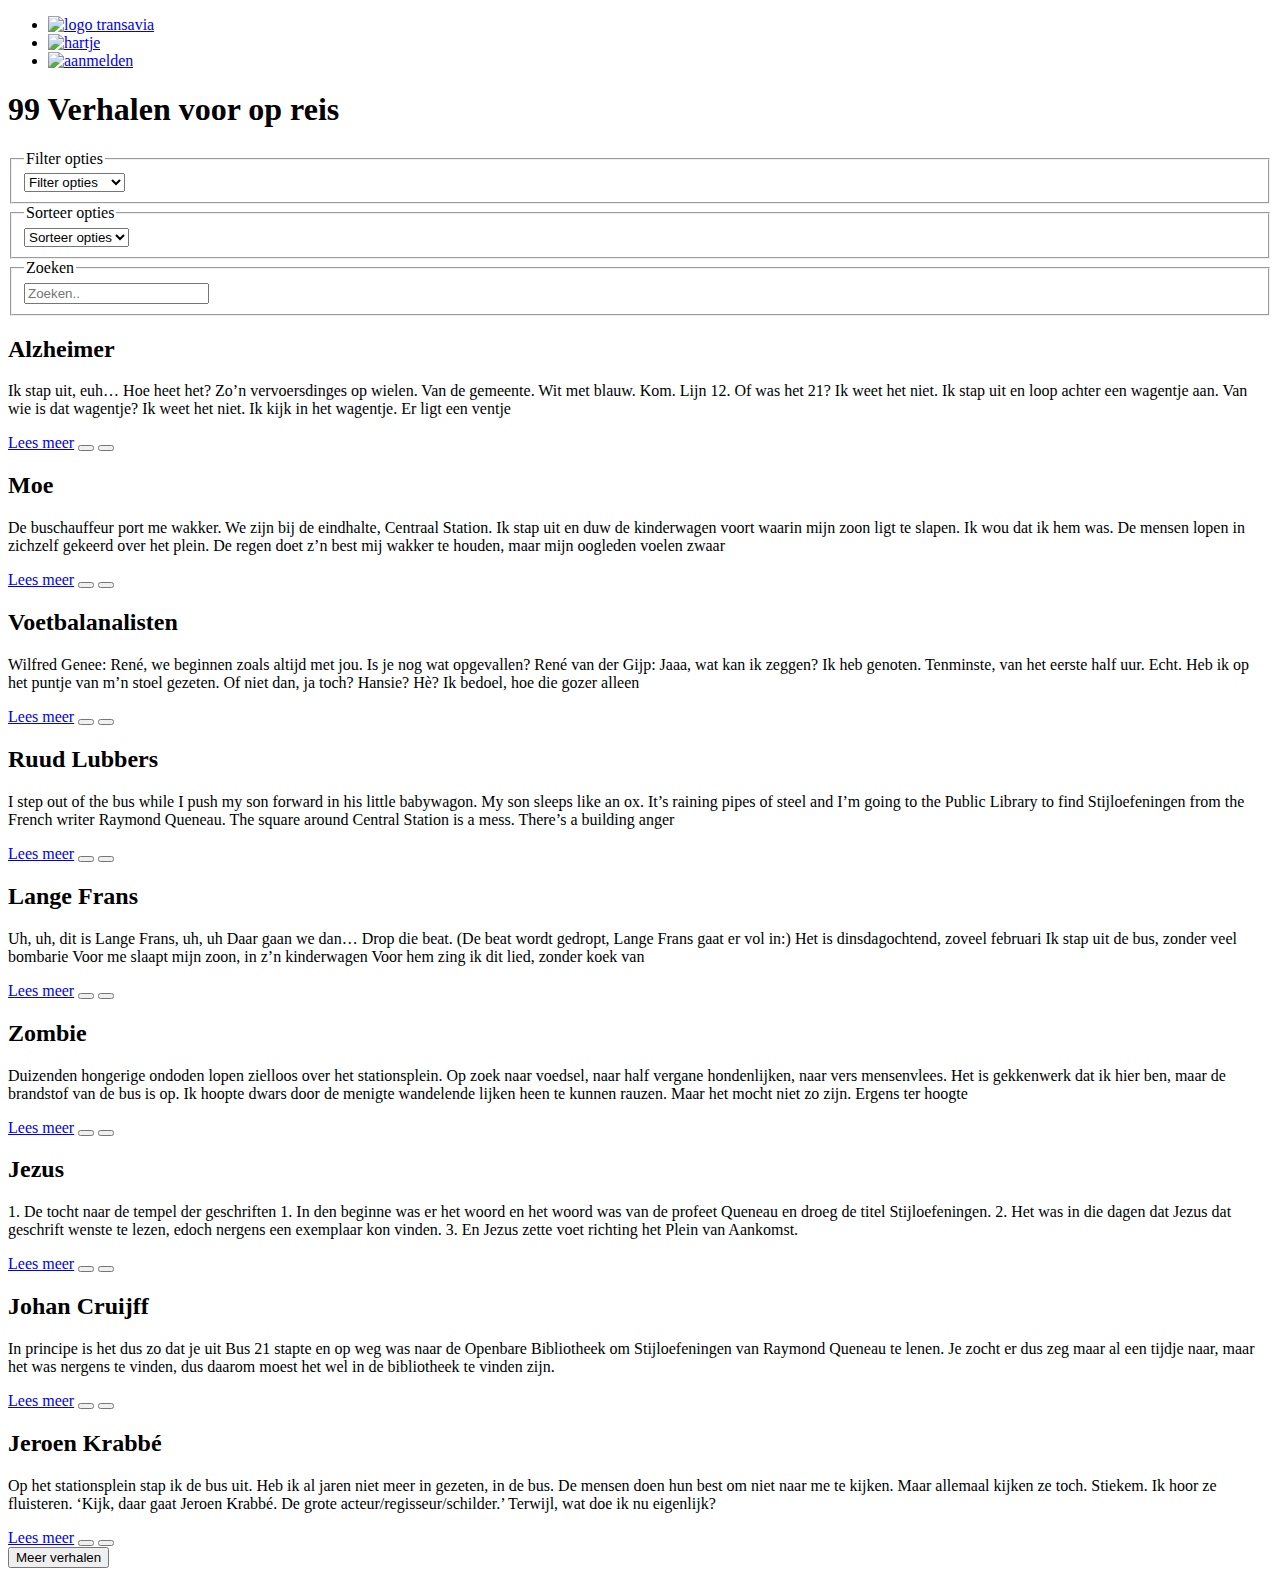
==== index.html @ 72f86923 "Add files via upload" ====
<!DOCTYPE html>
<html lang="nl">
	
	<head>
		<title>Transavia 99 verhalen</title>
		<link rel="stylesheet" href="styles/style.css" type="text/css">
		<meta charset="utf-8">	
		<meta name="viewport" content="width=device-width, initial-scale=1.0">
	</head>
	
	<body>
		<header>
			<nav>
				<ul>
					<li><a href="index.html"><img src="images/transavia2.png" alt="logo transavia"></a></li>
					<li><a href="favorietenlijst.html"><img src="images/hartje.png" alt="hartje"></a></li>
					<li><a href="login.html"><img src="images/aanmelden.png" alt="aanmelden"></a></li>
				</ul>
			</nav>
		</header>
		
		<section>
			<h1>99 Verhalen voor op reis</h1>
		</section>
		<aside>
			<form>
				<fieldset>
					<legend>Filter opties</legend>
					<select>
						<option value>Filter opties</option>
						<option value="1">Tijd / Plaats</option>
						<option value="2">Perspectief</option>
						<option value="3">Vreemde taal</option>
					</select>
				</fieldset>
			</form>	
			<form>
				<fieldset>
					<legend>Sorteer opties</legend>
					<select>
						<option value>Sorteer opties</option>
						<option value="1">A tot Z</option>
						<option value="2">Z tot A</option>
						<option value="3">Populiariteit</option>
					</select>
				</fieldset>
			</form>
		</aside>
		
		<section>
			<form>
				<fieldset>
					<legend>Zoeken</legend>
					<input type="text" name="search" placeholder="Zoeken..">
				</fieldset>
			</form>
		</section>
		
		<main>

			<article>
				<header>
					<h2>Alzheimer</h2>
				</header>
				<p>Ik stap uit, euh… Hoe heet het? Zo’n vervoersdinges op wielen. Van de gemeente. Wit met blauw. Kom. Lijn 12. Of was het 21? Ik weet het niet. 
				Ik stap uit en loop achter een wagentje aan. Van wie is dat wagentje? Ik weet het niet. Ik kijk in het wagentje. Er ligt een ventje</p>
				<footer>
					<a href="alzheimer.html">Lees meer</a>
					<button class="download"></button>
					<button class="heartButton"></button>	
				</footer>
			</article>
		
			<article>
				<header>
					<h2>Moe</h2>
				</header>
				<p>De buschauffeur port me wakker. We zijn bij de eindhalte, Centraal Station. Ik stap uit en duw de kinderwagen voort waarin mijn zoon ligt te slapen. 
				Ik wou dat ik hem was. De mensen lopen in zichzelf gekeerd over het plein. De regen doet z’n best mij wakker te houden, maar mijn oogleden voelen zwaar</p>
				<footer>
					<a href="moe.html">Lees meer</a>
					<button class="download"></button>
					<button class="heartButton"></button>
				</footer>
			</article>

			<article>
				<header>
					<h2>Voetbalanalisten</h2>
				</header>
				<p>Wilfred Genee: René, we beginnen zoals altijd met jou. Is je nog wat opgevallen? René van der Gijp: Jaaa, wat kan ik zeggen? Ik heb genoten. 
				Tenminste, van het eerste half uur. Echt. Heb ik op het puntje van m’n stoel gezeten. Of niet dan, ja toch? Hansie? Hè? Ik bedoel, hoe die gozer alleen</p>
				<footer>
					<a href="voetbalanalisten.html">Lees meer</a>
					<button class="download"></button>
					<button class="heartButton"></button>
				</footer>
			</article>
			
			<article>
				<header>
					<h2>Ruud Lubbers</h2>
				</header>
				<p>I step out of the bus while I push my son forward in his little babywagon. My son sleeps like an ox. 
				It’s raining pipes of steel and I’m going to the Public Library to find Stijloefeningen from the French writer Raymond Queneau. 
				The square around Central Station is a mess. There’s a building anger</p>
				<footer>
					<a href="#">Lees meer</a>
					<button class="download"></button>
					<button class="heartButton"></button>
				</footer>
			</article>
				
			<article>
				<header>
					<h2>Lange Frans</h2>
				</header>
				<p>Uh, uh, dit is Lange Frans, uh, uh Daar gaan we dan… Drop die beat. (De beat wordt gedropt, Lange Frans gaat er vol in:) 
				Het is dinsdagochtend, zoveel februari Ik stap uit de bus, zonder veel bombarie Voor me slaapt mijn zoon, in z’n kinderwagen Voor hem zing ik dit lied, zonder koek van</p>
				<footer>
					<a href="#">Lees meer</a>
					<button class="download"></button>
					<button class="heartButton"></button>
				</footer>
			</article>
				
			<article>
				<header>
					<h2>Zombie</h2>
				</header>
				<p>Duizenden hongerige ondoden lopen zielloos over het stationsplein. Op zoek naar voedsel, naar half vergane hondenlijken, naar vers mensenvlees. 
				Het is gekkenwerk dat ik hier ben, maar de brandstof van de bus is op. Ik hoopte dwars door de menigte wandelende lijken heen te kunnen rauzen. Maar het mocht niet zo zijn. Ergens ter hoogte</p>
				<footer>
					<a href="#">Lees meer</a>
					<button class="download"></button>
					<button class="heartButton"></button>
				</footer>
			</article>
				
			<article class="extra">
				<header>
					<h2>Jezus</h2>
				</header>
				<p>1. De tocht naar de tempel der geschriften
				1. In den beginne was er het woord en het woord was van de profeet Queneau en droeg de titel Stijloefeningen. 
				2. Het was in die dagen dat Jezus dat geschrift wenste te lezen, edoch nergens een exemplaar kon vinden. 3. En Jezus zette voet richting het Plein van Aankomst.</p>
				<footer>
					<a href="#">Lees meer</a>
					<button class="download"></button>
					<button class="heartButton"></button>
				</footer>
			</article>
			
			<article class="extra">
				<header>
					<h2>Johan Cruijff</h2>
				</header>
				<p>In principe is het dus zo dat je uit Bus 21 stapte en op weg was naar de Openbare Bibliotheek om Stijloefeningen van Raymond Queneau te lenen. 
				Je zocht er dus zeg maar al een tijdje naar, maar het was nergens te vinden, dus daarom moest het wel in de bibliotheek te vinden zijn.</p>
				<footer>
					<a href="#">Lees meer</a>
					<button class="download"></button>
					<button class="heartButton"></button>
				</footer>
			</article>
			
			<article class="extra">
				<header>
					<h2>Jeroen Krabbé</h2>
				</header>
				<p>Op het stationsplein stap ik de bus uit. Heb ik al jaren niet meer in gezeten, in de bus. De mensen doen hun best om niet naar me te kijken. Maar allemaal kijken ze toch. Stiekem. 
				Ik hoor ze fluisteren. ‘Kijk, daar gaat Jeroen Krabbé. De grote acteur/regisseur/schilder.’ Terwijl, wat doe ik nu eigenlijk?</p>
				<footer>
					<a href="#">Lees meer</a>
					<button class="download"></button>
					<button class="heartButton"></button>
				</footer>
			</article>
		</main>
		
		<section>
				<button>Meer verhalen</button>
		</section>
		
		<script src="js/functies.js"></script>
	</body>

</html>
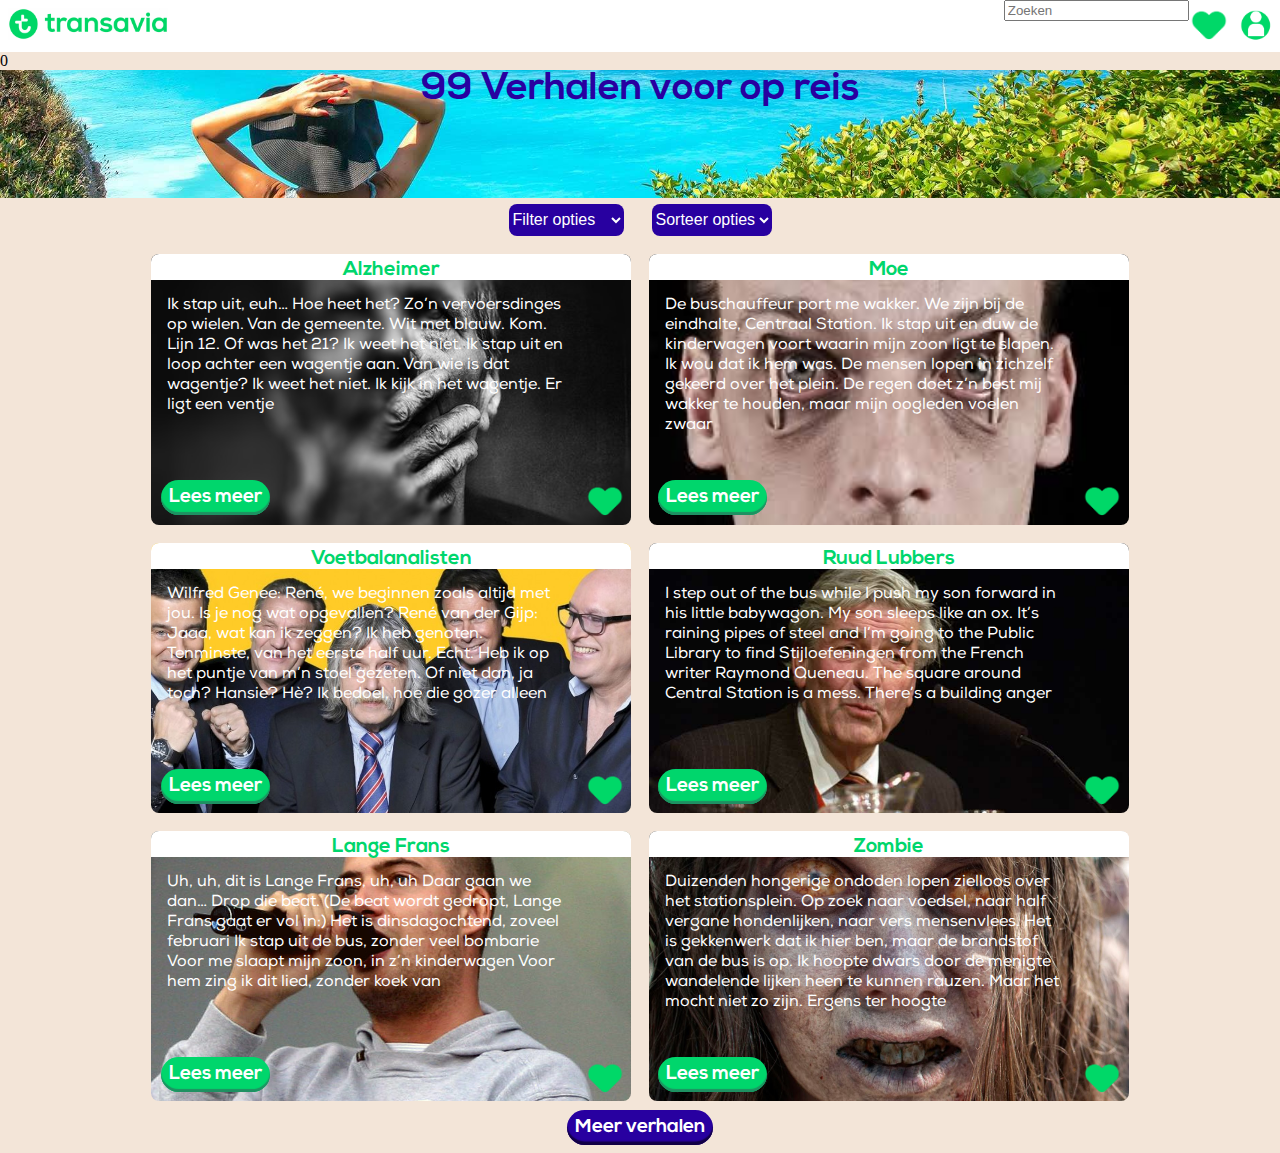
==== commit c8ba6d96: "Add files via upload" ====
--- a/index.html
+++ b/index.html
@@ -6,6 +6,7 @@
 		<link rel="stylesheet" href="styles/style.css" type="text/css">
 		<meta charset="utf-8">	
 		<meta name="viewport" content="width=device-width, initial-scale=1.0">
+		<script src="https://ajax.googleapis.com/ajax/libs/jquery/3.2.1/jquery.min.js"></script>
 	</head>
 	
 	<body>
@@ -13,20 +14,23 @@
 			<nav>
 				<ul>
 					<li><a href="index.html"><img src="images/transavia2.png" alt="logo transavia"></a></li>
-					<li><a href="favorietenlijst.html"><img src="images/hartje.png" alt="hartje"></a></li>
+					<li><input type="search" placeholder="Zoeken"></li>
+					<li><a href="favorietenlijst.html"><img src="images/hartje.png" id="favorite" alt="hartje"></a></li>
 					<li><a href="login.html"><img src="images/aanmelden.png" alt="aanmelden"></a></li>
 				</ul>
 			</nav>
+			<div id="counter">0</div>
 		</header>
 		
 		<section>
 			<h1>99 Verhalen voor op reis</h1>
 		</section>
+		
 		<aside>
 			<form>
 				<fieldset>
 					<legend>Filter opties</legend>
-					<select>
+					<select id="filter" onchange="filterContent();">
 						<option value>Filter opties</option>
 						<option value="1">Tijd / Plaats</option>
 						<option value="2">Perspectief</option>
@@ -39,26 +43,17 @@
 					<legend>Sorteer opties</legend>
 					<select>
 						<option value>Sorteer opties</option>
-						<option value="1">A tot Z</option>
-						<option value="2">Z tot A</option>
-						<option value="3">Populiariteit</option>
+						<option value="5">A tot Z</option>
+						<option value="6">Z tot A</option>
+						<option value="7">Populiariteit</option>
 					</select>
 				</fieldset>
 			</form>
 		</aside>
 		
-		<section>
-			<form>
-				<fieldset>
-					<legend>Zoeken</legend>
-					<input type="text" name="search" placeholder="Zoeken..">
-				</fieldset>
-			</form>
-		</section>
-		
 		<main>
 
-			<article>
+			<article class="content2">
 				<header>
 					<h2>Alzheimer</h2>
 				</header>
@@ -66,12 +61,11 @@
 				Ik stap uit en loop achter een wagentje aan. Van wie is dat wagentje? Ik weet het niet. Ik kijk in het wagentje. Er ligt een ventje</p>
 				<footer>
 					<a href="alzheimer.html">Lees meer</a>
-					<button class="download"></button>
-					<button class="heartButton"></button>	
+					<button></button>	
 				</footer>
 			</article>
 		
-			<article>
+			<article class="content1">
 				<header>
 					<h2>Moe</h2>
 				</header>
@@ -79,12 +73,11 @@
 				Ik wou dat ik hem was. De mensen lopen in zichzelf gekeerd over het plein. De regen doet z’n best mij wakker te houden, maar mijn oogleden voelen zwaar</p>
 				<footer>
 					<a href="moe.html">Lees meer</a>
-					<button class="download"></button>
-					<button class="heartButton"></button>
+					<button></button>
 				</footer>
 			</article>
 
-			<article>
+			<article class="content2">
 				<header>
 					<h2>Voetbalanalisten</h2>
 				</header>
@@ -92,12 +85,11 @@
 				Tenminste, van het eerste half uur. Echt. Heb ik op het puntje van m’n stoel gezeten. Of niet dan, ja toch? Hansie? Hè? Ik bedoel, hoe die gozer alleen</p>
 				<footer>
 					<a href="voetbalanalisten.html">Lees meer</a>
-					<button class="download"></button>
-					<button class="heartButton"></button>
+					<button></button>
 				</footer>
 			</article>
 			
-			<article>
+			<article class="content3">
 				<header>
 					<h2>Ruud Lubbers</h2>
 				</header>
@@ -106,12 +98,11 @@
 				The square around Central Station is a mess. There’s a building anger</p>
 				<footer>
 					<a href="#">Lees meer</a>
-					<button class="download"></button>
-					<button class="heartButton"></button>
+					<button></button>
 				</footer>
 			</article>
 				
-			<article>
+			<article class="content3">
 				<header>
 					<h2>Lange Frans</h2>
 				</header>
@@ -119,12 +110,11 @@
 				Het is dinsdagochtend, zoveel februari Ik stap uit de bus, zonder veel bombarie Voor me slaapt mijn zoon, in z’n kinderwagen Voor hem zing ik dit lied, zonder koek van</p>
 				<footer>
 					<a href="#">Lees meer</a>
-					<button class="download"></button>
-					<button class="heartButton"></button>
+					<button></button>
 				</footer>
 			</article>
 				
-			<article>
+			<article class="content1">
 				<header>
 					<h2>Zombie</h2>
 				</header>
@@ -132,8 +122,7 @@
 				Het is gekkenwerk dat ik hier ben, maar de brandstof van de bus is op. Ik hoopte dwars door de menigte wandelende lijken heen te kunnen rauzen. Maar het mocht niet zo zijn. Ergens ter hoogte</p>
 				<footer>
 					<a href="#">Lees meer</a>
-					<button class="download"></button>
-					<button class="heartButton"></button>
+					<button></button>
 				</footer>
 			</article>
 				
@@ -146,8 +135,7 @@
 				2. Het was in die dagen dat Jezus dat geschrift wenste te lezen, edoch nergens een exemplaar kon vinden. 3. En Jezus zette voet richting het Plein van Aankomst.</p>
 				<footer>
 					<a href="#">Lees meer</a>
-					<button class="download"></button>
-					<button class="heartButton"></button>
+					<button></button>
 				</footer>
 			</article>
 			
@@ -159,8 +147,7 @@
 				Je zocht er dus zeg maar al een tijdje naar, maar het was nergens te vinden, dus daarom moest het wel in de bibliotheek te vinden zijn.</p>
 				<footer>
 					<a href="#">Lees meer</a>
-					<button class="download"></button>
-					<button class="heartButton"></button>
+					<button></button>
 				</footer>
 			</article>
 			
@@ -172,8 +159,7 @@
 				Ik hoor ze fluisteren. ‘Kijk, daar gaat Jeroen Krabbé. De grote acteur/regisseur/schilder.’ Terwijl, wat doe ik nu eigenlijk?</p>
 				<footer>
 					<a href="#">Lees meer</a>
-					<button class="download"></button>
-					<button class="heartButton"></button>
+					<button></button>
 				</footer>
 			</article>
 		</main>
--- a/styles/style.css
+++ b/styles/style.css
@@ -0,0 +1,392 @@
+@font-face {
+	font-family: NexaRegular;
+	src: url("../webfonts/Nexa-Regular.otf"); 
+}
+
+@font-face {
+	font-family: Nexa Bold;
+	src: url("../webfonts/Nexa-Bold.otf"); 
+}
+
+/*algemene vormgeving*/
+* {
+	box-sizing: border-box;				/* width & height bevatten waarde van padding en border, maar niet van de margin */
+}
+
+body {
+	background-color: #f3e5d8;
+	margin: 0;
+	padding: 0;
+}
+
+/* header content */
+header nav ul {
+	background-color: #fff;
+	margin: 0;
+	display: flex;
+	flex-flow: row;
+	justify-content: space-between;
+}
+
+ul {
+	list-style-type: none;
+} 
+
+li:nth-of-type(2) {
+	margin-left: auto;
+}
+
+img[src="images/transavia2.png"] {				/* Transavia logo */
+	width: 10em;
+	height: 2em;
+	margin-top: .5em;
+	margin-left: -2em;
+	margin-bottom: .5em;
+} 
+
+img[src="images/hartje.png"] {					/*Favorieten hartje */
+	width: 2.5em;
+	margin-right: .7em;
+	margin-top: .5em;
+}	
+
+img[src="images/aanmelden.png"] {				/*Aanmelden knop */
+	width: 2em;
+	margin-right: .5em;
+	margin-top: .6em;
+}
+
+/*Main content*/
+main article header {
+	background-color: #fff;
+	border-radius: .5rem .5rem 0 0;
+}
+
+section:nth-of-type(1) {
+	background-image: url('../images/transavia.jpg');
+	background-repeat: no-repeat;
+	background-position: center;
+	background-size: cover;	
+	height: 8em;
+	margin: 0;
+}	
+
+h1 {
+	color: #2800a0;
+	font-size: 2.375em;
+	font-weight: bold;
+	text-align: center;
+	font-family: "Nexa Bold";
+	margin: 0;
+}	
+
+h2 {
+	color: #00d66c;
+	font-size: 1.25em;
+	font-weight: bold;
+	text-align: center;
+	font-family: "Nexa Bold";
+	padding-top: 0.3em;
+}
+
+p {
+	margin-left: 1em;
+	margin-right: 1em;
+	margin-bottom: 1.5em;
+	font-family: "NexaRegular";
+	color: #fff;
+}
+
+aside {
+	display: flex;
+	margin: auto;
+}
+
+article {														/*Algemene style voor artices*/
+	border-radius: .5rem;
+	background-size: cover;
+	background-position: center; 
+}
+
+article:first-child {											
+	background-image: url('../images/opa.jpg'); 
+}
+
+article:nth-of-type(2) {										
+	background-image: url('../images/moe.png');
+}
+
+article:nth-of-type(3) {										
+	background-image: url('../images/vi.png');
+}
+
+article:nth-of-type(4) {										
+	background-image: url('../images/lubbers.png');
+}
+
+article:nth-of-type(5) {										
+	background-image: url('../images/langefrans.png');
+}
+
+article:nth-of-type(6) {										
+	background-image: url('../images/zombie.png');
+}
+
+article:nth-of-type(7) {							
+	background-image: url('../images/jezus.png');
+}
+
+article:nth-of-type(8) {								
+	background-image: url('../images/cruijff.png');
+}
+
+article:last-child {							
+	background-image: url('../images/jeroen.png');
+}
+
+article footer {
+	display: flex; 
+	flex-wrap: wrap;
+}
+
+article a {														/*Linkje naar het verhaal in de article */
+	background-color: #00d66c;
+	color: #fff;
+	border: 0;
+	box-shadow: inset 0 -0.1875rem 0.0625rem #1e9162;
+	padding: .5rem;
+	transition: .2s;
+	border-radius: 1.25em;
+	font-family: "Nexa Bold";
+	margin-bottom: .5em;
+	margin-left: .5em;
+	display: inline-block;
+	text-decoration: none;
+	font-size: 1.2em;
+}
+
+article footer button {
+	background-image: url('../images/hartje.png');
+	background-size: 3em;
+	width: 3em;
+	height: 3em;
+	background-repeat: no-repeat;
+	background-position: center;
+	border-style: none;
+	cursor: pointer;
+	background-color: rgba(255,255,255, .0);
+	position: relative;
+	margin-left: auto;
+	margin-right: .5em;
+}
+
+.color-active {
+	background-image: url('../images/hartjerood.png');
+	background-size: 3em;
+	width: 3em;
+	height: 3em;
+	background-repeat: no-repeat;
+	background-position: center;
+	border-style: none;
+	cursor: pointer;
+	position: relative;
+	margin-left: auto;
+	margin-right: .5em;
+	transition: 5s;
+}
+
+.download {
+	background-image: url('../images/download.png');
+	background-size: 3em;
+	width: 3em;
+	height: 3em;
+	background-repeat: no-repeat;
+	background-position: center;
+	border-style: none;
+	cursor: pointer;
+	position: relative;
+	margin-left: auto;
+	transition: 6s;
+}
+
+.download-active {
+	background-image: url('../images/add_actief.png');
+	background-size: 3em;
+	width: 3em;
+	height: 3em;
+	background-repeat: no-repeat;
+	background-position: center;
+	border-style: none;
+	cursor: pointer;
+	position: relative;
+	margin-left: auto;
+	transform: rotate(360deg);
+}
+	
+/* Verhalen laten verschijnen */
+/* Animatiebron: http://stackoverflow.com/questions/30696642/css-fadein-fadeout-onclick */
+@keyframes ArticlefadeIn {
+    from { opacity:0;
+        transform: translateY(-1em);
+    }
+    to { opacity:1;
+        transform: translateY(0);
+    }
+}
+/* Einde bronvermelding */
+
+.extra {
+	display: none;
+	animation: ArticlefadeIn 3s ease-in;
+}
+
+.showextra {
+	display: block;
+}
+
+section button {
+	background-color: #2800a0;
+	color: #fff;
+	cursor: pointer;
+	border: 0;
+	box-shadow: inset 0 -0.1875em 0.0625em #120145;
+	padding: .5rem;
+	transition: .2s;
+	border-radius: 1.25em;
+	font-family: "Nexa Bold";
+	font-size: 1.2em;
+	display: block;
+	margin: auto;
+	margin-bottom: .4em;
+}
+
+section button:active {
+	background-color: #120145;
+}
+
+/*Link state in article */
+article a:active {
+	background-color: #1e9162;
+}
+
+/*formulier */
+fieldset {
+	border: 0;
+}
+	
+legend	{
+	display: none;
+}
+
+aside form:first-child {
+	margin-left: auto;
+}
+
+aside form:last-child {
+	margin-right: auto;
+}
+
+select {
+	height: 2em;
+	font-size: 1em;
+	border-radius: .5rem;
+	border: #2800a0;
+	background-color: #2800a0;
+	color: #fff; 
+}
+
+select:hover {
+	background-color: #ff3268;
+}
+
+input[type=text] {
+	display: block;
+	margin: auto;
+	width: 9em;
+	border: .0625em solid #ccc;
+	border-radius: .5em;
+	font-size: 1em;
+	background-image: url('../images/searchicon.png');
+	background-size: 2em;
+	background-position: 0.3125em;
+	background-repeat: no-repeat;
+	padding: .75em 1.25em .75em 2.5em;
+	transition: width 0.4s ease-in-out;
+}
+
+input[type=text]:focus {
+    width: 75%;
+	border: .0625em solid #2800a0;
+	outline: 0;
+}
+
+/*Media queries*/
+/* 1 Column */
+@media screen and (min-width: 15em) {						/*240px*/
+	article {
+		max-width: 20em;
+		margin: .55em auto;
+	}
+	p {
+		max-width: 25em;
+	}
+}
+
+@media screen and (min-width: 32.5em) {						/*520px*/
+	article {
+		max-width: 30em;
+	}
+	p {
+		max-width: 25em;
+	}
+}
+/* 2 Column */
+@media screen and (min-width: 48em) {						/*768px*/
+	main{
+		display: flex;
+		flex-wrap: wrap;
+		justify-content: center;
+	}
+	article {
+		margin: .55em;
+		position: relative;
+		max-width: 20em;
+	}
+	header h2{
+		margin: 0;
+	}
+	p {
+		min-height: 13em;
+	}
+}
+
+@media screen and (min-width: 53.4375em) {					/*855px*/
+	article {
+		max-width: 25em;
+	}
+	p {
+		min-height: 10em;
+	}
+}
+
+@media screen and (min-width: 65em) {						/*1040px*/
+	article {
+		min-width: 30em;
+	}
+}
+/* 3 Column */
+@media screen and (min-width: 85em) {						/*1360px*/
+	article {
+		min-width: 25em;
+	}
+}
+
+@media screen and (min-width: 100em) {						/*1600px*/
+	article {
+		max-width: 35em;
+	}
+	p {
+		max-width: 30em;
+		min-height: 8em;
+	}
+}